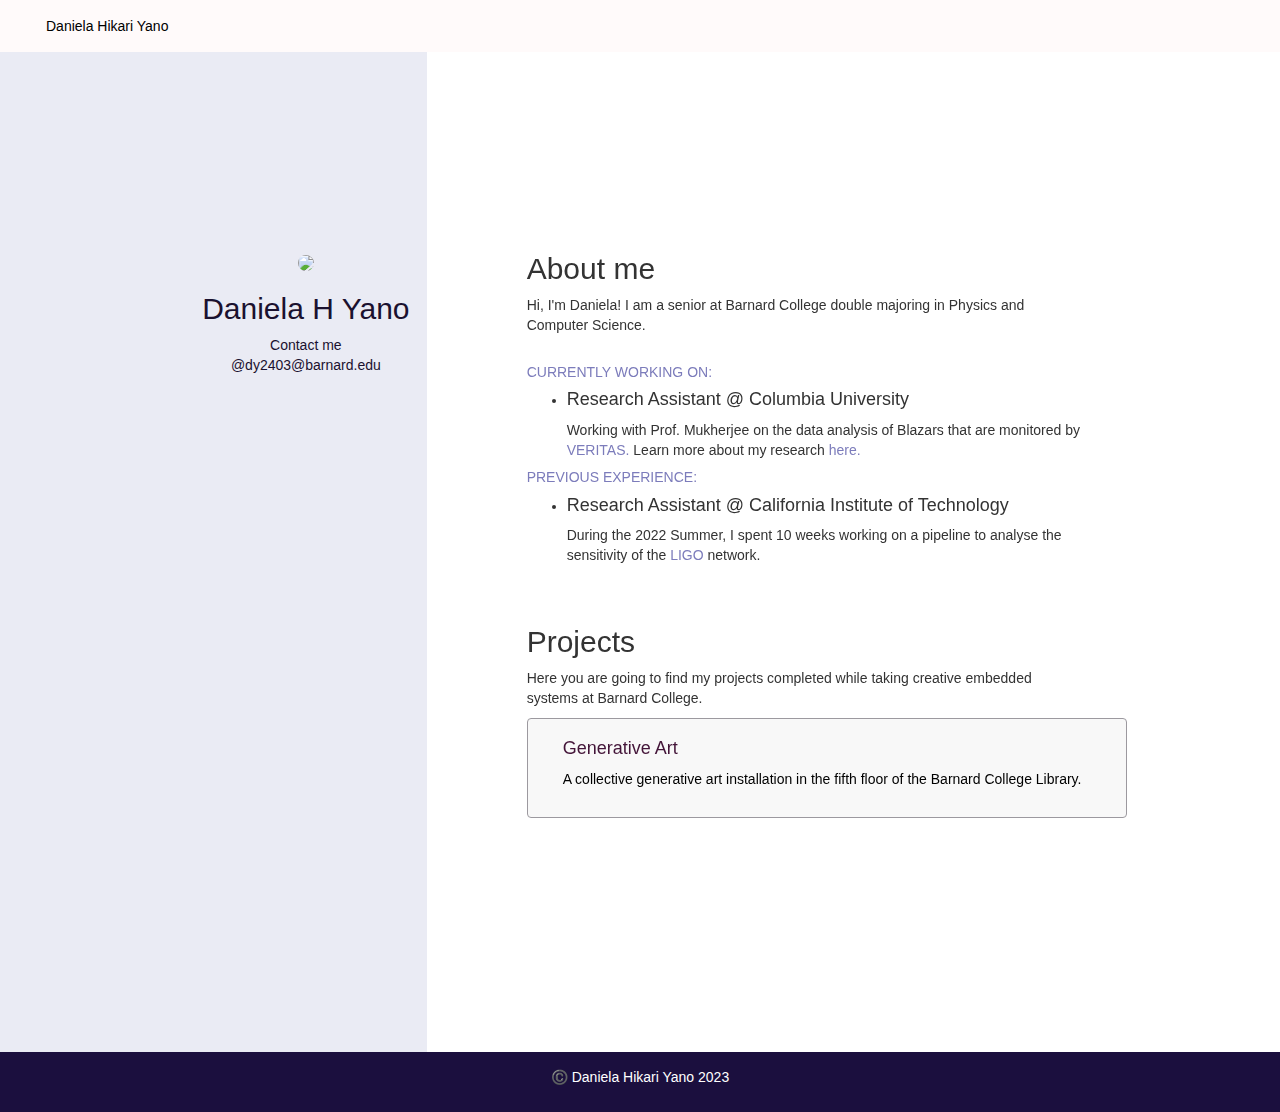
==== index.html @ c5004fb1 "added some padding and other features" ====
<!DOCTYPE html>
<html lang="en">
<head>
  <title>Daniela Hikari Yano</title>
  <meta charset="utf-8">
  <meta name="viewport" content="width=device-width, initial-scale=1">
  <link rel="stylesheet" href="https://maxcdn.bootstrapcdn.com/bootstrap/3.4.1/css/bootstrap.min.css">
  <script src="https://ajax.googleapis.com/ajax/libs/jquery/3.6.1/jquery.min.js"></script>
  <script src="https://maxcdn.bootstrapcdn.com/bootstrap/3.4.1/js/bootstrap.min.js"></script>
  <link rel="stylesheet" href="main.css">
</head>
<body>

<nav class="navbar navbar-custom">
  <div class="container-fluid">
    <div class="navbar-header">
      <button type="button" class="navbar-toggle" data-toggle="collapse" data-target="#myNavbar">
        <span class="icon-bar"></span>
        <span class="icon-bar"></span>
        <span class="icon-bar"></span>                        
      </button>
    </div>
    <div class="collapse navbar-collapse" id="myNavbar">
      <ul class="nav navbar-nav navbar-lef">
        <li class="active"><a  style="color:black" href="./index.html">Daniela Hikari Yano</a></li>
        <!-- <li><a style="color:black" href="./projects.html">Projects</a></li> -->
      </ul>
      <ul class="nav navbar-nav navbar-left">
      </ul>
    </div>
  </div>
</nav>
  
<div class="container-fluid text-center">    
  <div class="row content">
    <div class="col-sm-4  sidenav">
        <img src="headshot.png" class="img-circle" style="width:50%">
        <h2>Daniela H Yano</h2>
        <p>Contact me @dy2403@barnard.edu</p>
    </div>
    <div class="col-sm-8 rblock"> 
      <h2>About me</h2>
      <p style="padding-bottom: 20px ;">Hi, I'm Daniela! I am a senior at Barnard College double majoring in Physics and Computer Science. </p>
      <h5 class="pos2">Currently working on:</h5>
      <ul>
        <li><h4>Research Assistant @ Columbia University</h4>
            Working with Prof. Mukherjee on the data analysis of 
            Blazars that are monitored by
            <a class="linkcolor" href="https://veritas.astro.columbia.edu">VERITAS.</a>
            Learn more about my research 
            <a class="linkcolor"  href="https://barnard.edu/news/physics-major-daniela-hikari-yano-23">here.</a></li>
          </ul>
      <h5 class="pos2">Previous experience:</h5>
      <ul>
        <li><h4>Research Assistant @ California Institute of Technology</h4>
            During the 2022 Summer, I spent 10 weeks working on a pipeline to analyse the sensitivity of the <a class="linkcolor" href="https://www.ligo.caltech.edu/">LIGO</a> network.
      </ul>
      <h2 style="padding-top:40px">Projects</h2>
      <p> Here you are going to find my projects completed while taking creative embedded systems at Barnard College.</p>
      <a  href="./generative_art.html" class="btn btn-info" role="button" 
          style="height:100px; width:600px; text-align: left; background-color:rgb(248, 248, 248);border-color: rgb(156, 153, 159); color: black; padding-top:10px; padding-left: 35px;">
        <h4 style="color:rgb(67, 20, 56)">Generative Art</h4>
        <p>
          A collective generative art installation in the fifth floor of the Barnard College Library.
        </p>
      </a>

            </button>
    </div>
  </div>
</div>

<footer class="container-fluid text-center">
  <p>©️ Daniela Hikari Yano 2023</p>
</footer>

</body>
</html>
---- main.css ----
/* Remove the navbar's default margin-bottom and rounded borders */ 
.navbar {
    margin-bottom: 0;
    border-radius: 0;
  }
  
/* Set height of the grid so .sidenav can be 100% (adjust as needed) */
.row.content {height: 1000px}
  
/* Set background color and 100% height */
.sidenav {
    position: sticky;
    bottom: 0;
    left: 0;
    padding-top: 200px;
    padding-left: 200px;
    background-color: rgb(234, 235, 244);
    color: #1b112f;
    height: 100%;
}
  
/* Set background color, text and some padding */
footer {
    background-color: #1b0f3e;
    color: white;
    padding: 15px;
}
.navbar-custom {
    background-color: rgb(255, 250, 250);
}
.navbar-custom  .navbar-text{
    color: #0c0627;
}
.pos1{
    font-family: Georgia, serif;
}
.pos2{
    font-family: Verdana, sans-serif;
    text-transform: uppercase;
    color: rgb(124, 124, 187);
}
.linkcolor{
    color: rgb(124, 124, 187);
}

.rblock{
    text-align: left;
    padding-top: 180px;
    padding-left: 100px;
    padding-right: 200px;

}
/* On small screens, set height to 'auto' for sidenav and grid */
@media screen and (max-width: 767px) {
.sidenav {
    height: auto;
    padding: 15px;
}
.row.content {height:auto;}
    
}

.btn-linkedin {
  background: #0E76A8;
  border-radius: 5px;
  color: #fff;
  border-width: 1px;
  border-style: solid;
  border-color: #084461;
}
.btn-linkedin:link, .btn-linkedin:visited {
  color: #fff;
}
.btn-linkedin:active, .btn-linkedin:hover {
  background: #084461;
  color: #fff;
}

.box-projects{
    height:100px; 
    width:600px; 
    text-align: 
    left; background-color:rgb(248, 248, 248);
    border-color: rgb(156, 153, 159);
    color: black
}
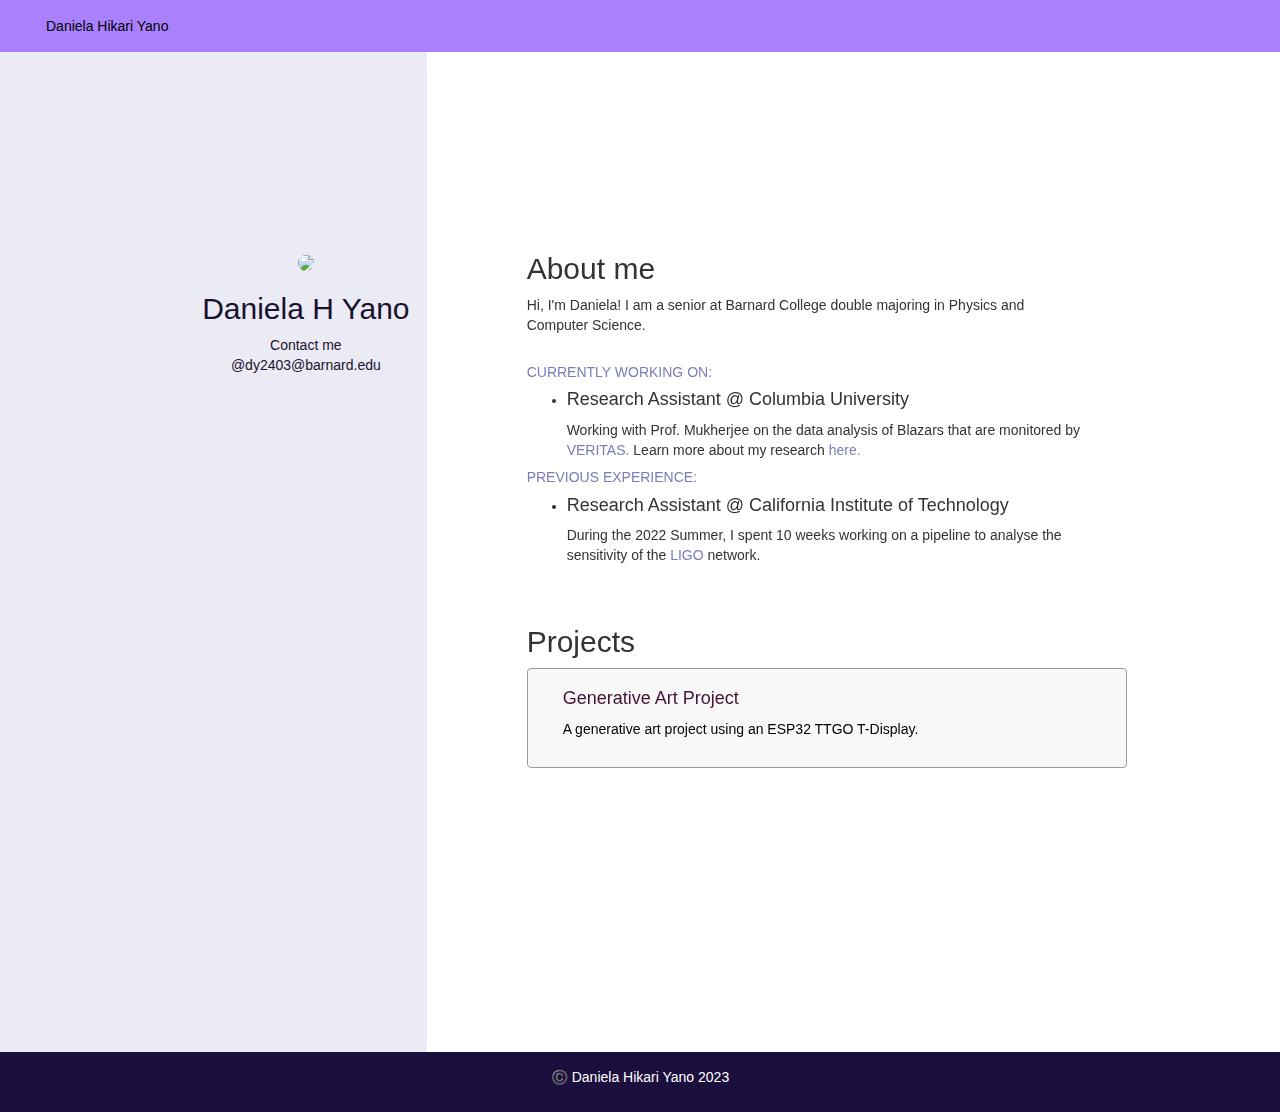
==== commit d0e5a0a3: "changed index page description of project" ====
--- a/index.html
+++ b/index.html
@@ -56,12 +56,11 @@
             During the 2022 Summer, I spent 10 weeks working on a pipeline to analyse the sensitivity of the <a class="linkcolor" href="https://www.ligo.caltech.edu/">LIGO</a> network.
       </ul>
       <h2 style="padding-top:40px">Projects</h2>
-      <p> Here you are going to find my projects completed while taking creative embedded systems at Barnard College.</p>
       <a  href="./generative_art.html" class="btn btn-info" role="button" 
           style="height:100px; width:600px; text-align: left; background-color:rgb(248, 248, 248);border-color: rgb(156, 153, 159); color: black; padding-top:10px; padding-left: 35px;">
-        <h4 style="color:rgb(67, 20, 56)">Generative Art</h4>
+        <h4 style="color:rgb(67, 20, 56)">Generative Art Project</h4>
         <p>
-          A collective generative art installation in the fifth floor of the Barnard College Library.
+          A generative art project using an ESP32 TTGO T-Display.
         </p>
       </a>
 
--- a/main.css
+++ b/main.css
@@ -26,7 +26,7 @@
     padding: 15px;
 }
 .navbar-custom {
-    background-color: rgb(255, 250, 250);
+    background-color: rgb(169, 129, 255);
 }
 .navbar-custom  .navbar-text{
     color: #0c0627;
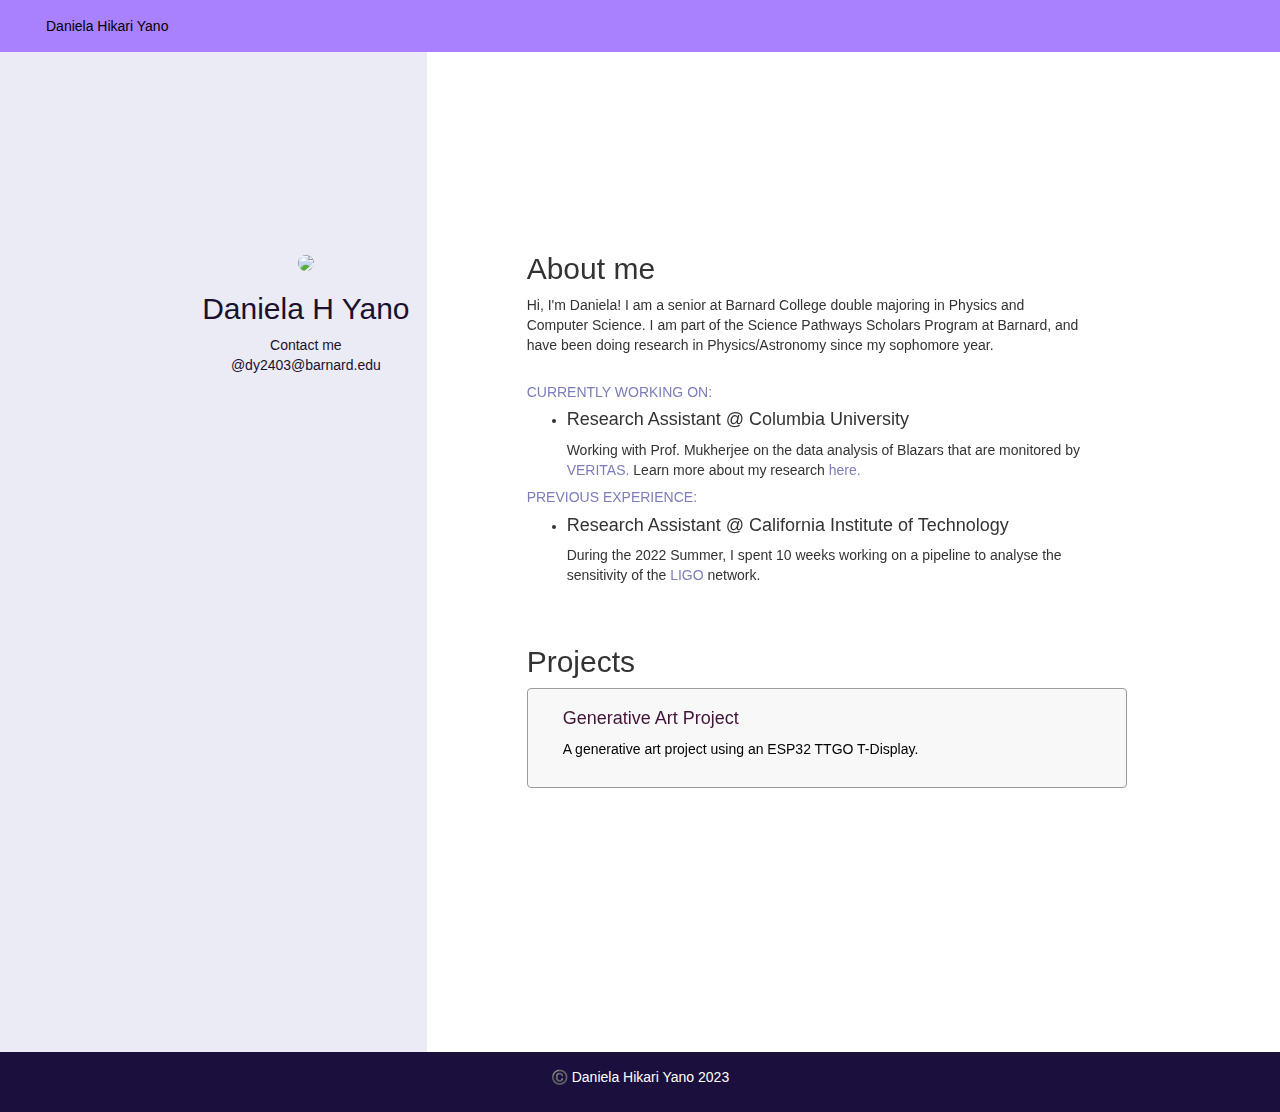
==== commit 8c5e20af: "changed index page" ====
--- a/index.html
+++ b/index.html
@@ -40,7 +40,10 @@
     </div>
     <div class="col-sm-8 rblock"> 
       <h2>About me</h2>
-      <p style="padding-bottom: 20px ;">Hi, I'm Daniela! I am a senior at Barnard College double majoring in Physics and Computer Science. </p>
+      <p style="padding-bottom: 20px ;">Hi, I'm Daniela! I am a senior at Barnard College double majoring in Physics and Computer Science.
+      I am part of the Science Pathways Scholars Program at Barnard, and have been doing research in Physics/Astronomy since my sophomore year.
+      
+      </p>
       <h5 class="pos2">Currently working on:</h5>
       <ul>
         <li><h4>Research Assistant @ Columbia University</h4>
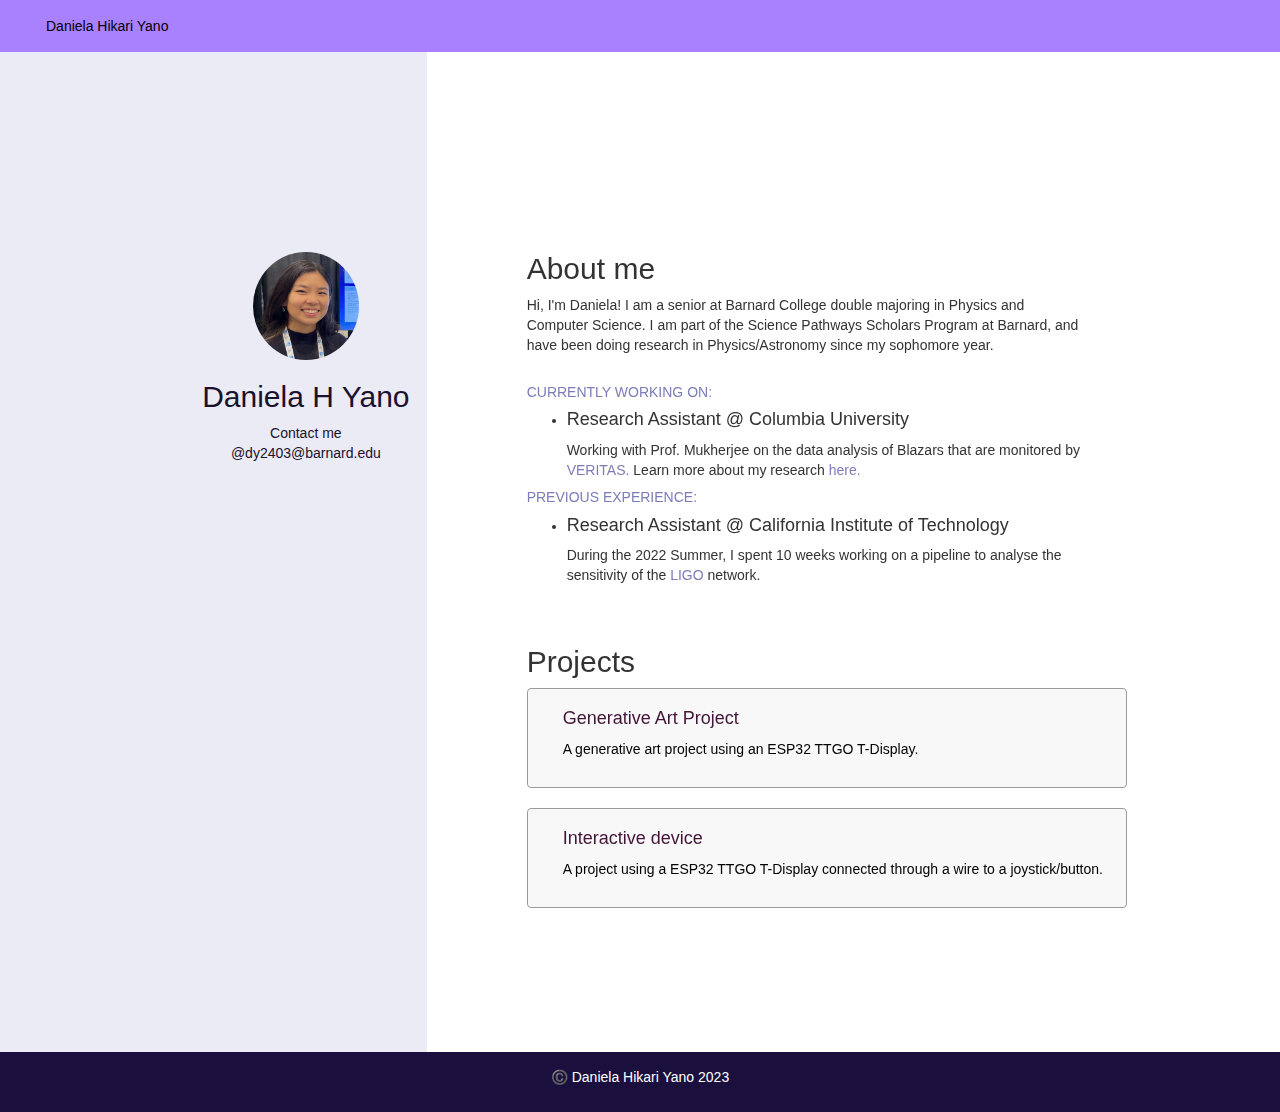
==== commit ab2f7e98: "new page: module 2" ====
--- a/index.html
+++ b/index.html
@@ -34,7 +34,7 @@
 <div class="container-fluid text-center">    
   <div class="row content">
     <div class="col-sm-4  sidenav">
-        <img src="headshot.png" class="img-circle" style="width:50%">
+        <img src="./pictures/headshot.png" class="img-circle" style="width:50%">
         <h2>Daniela H Yano</h2>
         <p>Contact me @dy2403@barnard.edu</p>
     </div>
@@ -59,15 +59,22 @@
             During the 2022 Summer, I spent 10 weeks working on a pipeline to analyse the sensitivity of the <a class="linkcolor" href="https://www.ligo.caltech.edu/">LIGO</a> network.
       </ul>
       <h2 style="padding-top:40px">Projects</h2>
-      <a  href="./generative_art.html" class="btn btn-info" role="button" 
+        <a  href="./generative_art.html" class="btn btn-info" role="button" 
           style="height:100px; width:600px; text-align: left; background-color:rgb(248, 248, 248);border-color: rgb(156, 153, 159); color: black; padding-top:10px; padding-left: 35px;">
-        <h4 style="color:rgb(67, 20, 56)">Generative Art Project</h4>
-        <p>
-          A generative art project using an ESP32 TTGO T-Display.
-        </p>
-      </a>
-
-            </button>
+            <h4 style="color:rgb(67, 20, 56)">Generative Art Project</h4>
+            <p>
+              A generative art project using an ESP32 TTGO T-Display.
+            </p>
+        </a></button>
+        <br>
+        <br>
+        <a  href="./module_2.html" class="btn btn-info" role="button" 
+          style="height:100px; width:600px; text-align: left; background-color:rgb(248, 248, 248);border-color: rgb(156, 153, 159); color: black; padding-top:10px; padding-left: 35px;">
+            <h4 style="color:rgb(67, 20, 56)">Interactive device</h4>
+            <p>
+              A project using a ESP32 TTGO T-Display connected through a wire to a joystick/button.
+            </p>
+        </a></button>
     </div>
   </div>
 </div>
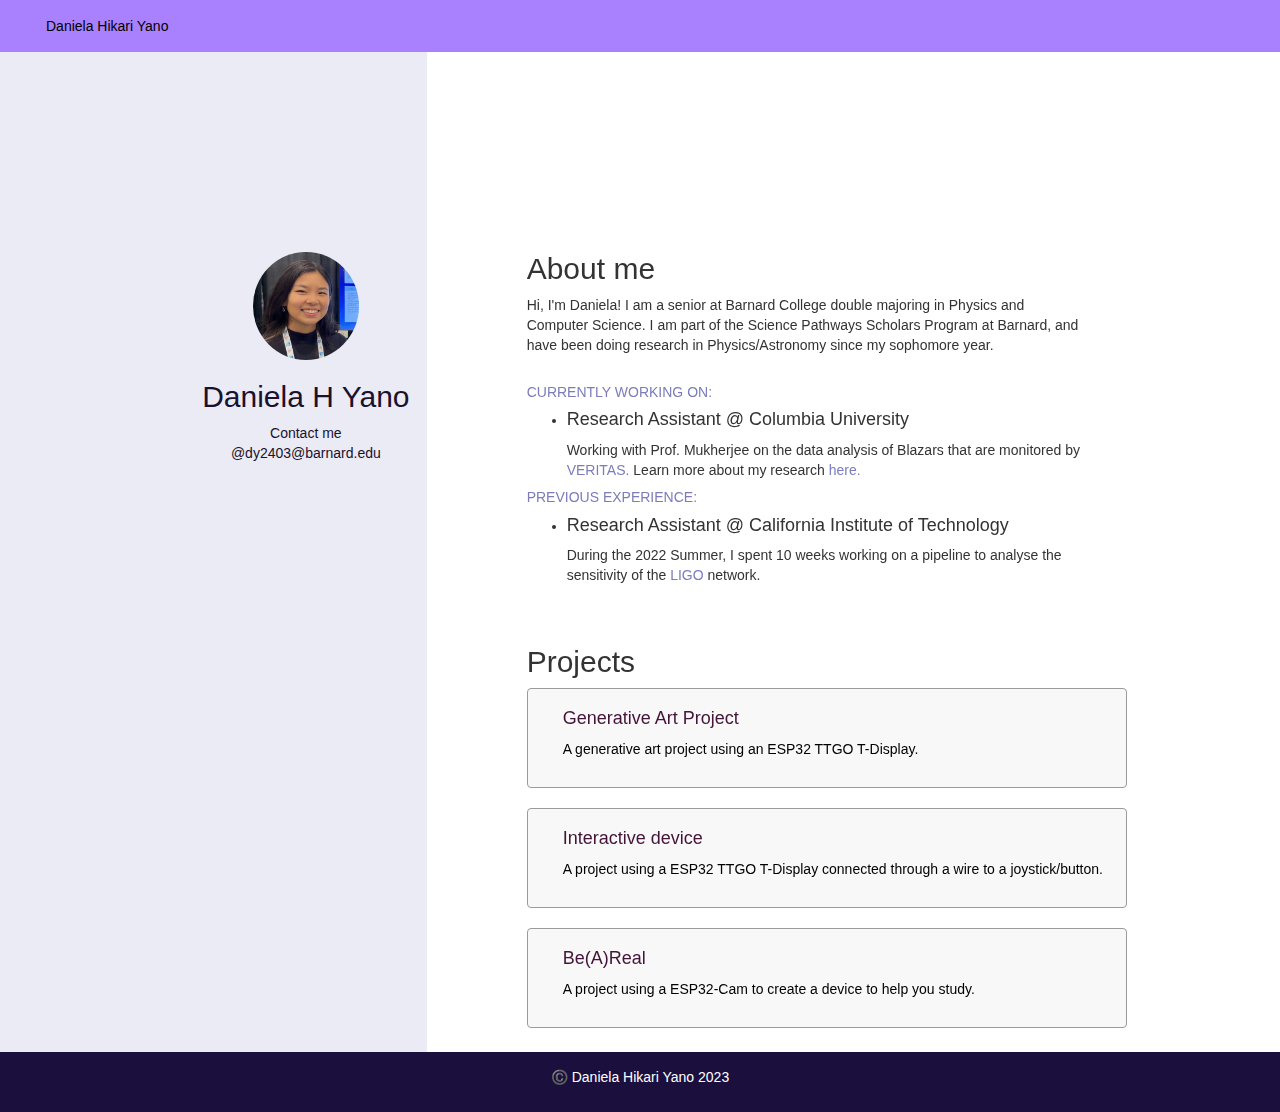
==== commit cef73cf3: "added work on project" ====
--- a/index.html
+++ b/index.html
@@ -75,6 +75,15 @@
               A project using a ESP32 TTGO T-Display connected through a wire to a joystick/button.
             </p>
         </a></button>
+        <br>
+        <br>
+        <a  href="./module_3.html" class="btn btn-info" role="button" 
+          style="height:100px; width:600px; text-align: left; background-color:rgb(248, 248, 248);border-color: rgb(156, 153, 159); color: black; padding-top:10px; padding-left: 35px;">
+            <h4 style="color:rgb(67, 20, 56)">Be(A)Real</h4>
+            <p>
+              A project using a ESP32-Cam to create a device to help you study.
+            </p>
+        </a></button>
     </div>
   </div>
 </div>
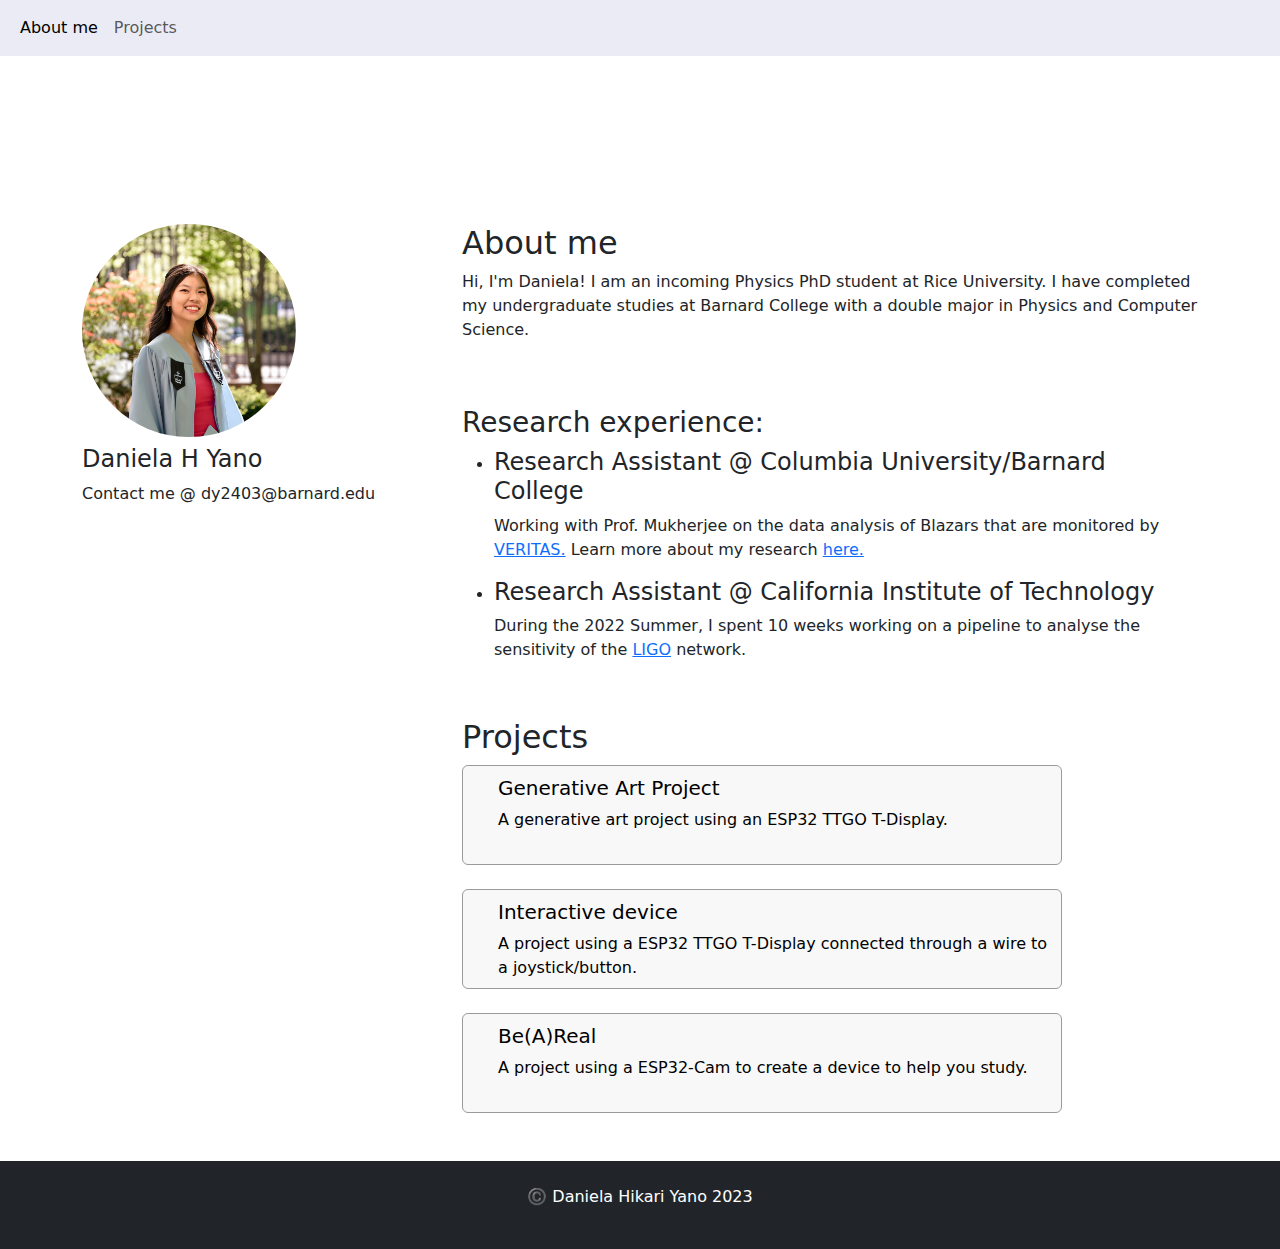
==== commit 6632756a: "changed to bootstrap" ====
--- a/index.html
+++ b/index.html
@@ -1,67 +1,76 @@
+
 <!DOCTYPE html>
 <html lang="en">
 <head>
-  <title>Daniela Hikari Yano</title>
+  <title>Home | Daniela Yano</title>
   <meta charset="utf-8">
   <meta name="viewport" content="width=device-width, initial-scale=1">
-  <link rel="stylesheet" href="https://maxcdn.bootstrapcdn.com/bootstrap/3.4.1/css/bootstrap.min.css">
-  <script src="https://ajax.googleapis.com/ajax/libs/jquery/3.6.1/jquery.min.js"></script>
-  <script src="https://maxcdn.bootstrapcdn.com/bootstrap/3.4.1/js/bootstrap.min.js"></script>
-  <link rel="stylesheet" href="main.css">
+  <link href="https://cdn.jsdelivr.net/npm/bootstrap@5.2.3/dist/css/bootstrap.min.css" rel="stylesheet">
+  <script src="https://cdn.jsdelivr.net/npm/bootstrap@5.2.3/dist/js/bootstrap.bundle.min.js"></script>
+  <style>
+  .fakeimg {
+    height: 200px;
+    background: #aaa;
+  }
+  </style>
 </head>
 <body>
 
-<nav class="navbar navbar-custom">
+<nav class="navbar sticky-top navbar-expand-sm text-dark" style="background-color: rgb(234, 235, 244)">
   <div class="container-fluid">
-    <div class="navbar-header">
-      <button type="button" class="navbar-toggle" data-toggle="collapse" data-target="#myNavbar">
-        <span class="icon-bar"></span>
-        <span class="icon-bar"></span>
-        <span class="icon-bar"></span>                        
-      </button>
-    </div>
-    <div class="collapse navbar-collapse" id="myNavbar">
-      <ul class="nav navbar-nav navbar-lef">
-        <li class="active"><a  style="color:black" href="./index.html">Daniela Hikari Yano</a></li>
-        <!-- <li><a style="color:black" href="./projects.html">Projects</a></li> -->
-      </ul>
-      <ul class="nav navbar-nav navbar-left">
-      </ul>
-    </div>
+    <ul class="navbar-nav">
+      <li class="nav-item">
+        <a class="nav-link active" href="#aboutme">About me</a>
+      </li>
+      <li class="nav-item">
+        <a class="nav-link" href="#projects">Projects</a>
+      </li>
+    </ul>
   </div>
 </nav>
-  
-<div class="container-fluid text-center">    
-  <div class="row content">
-    <div class="col-sm-4  sidenav">
-        <img src="./pictures/headshot.png" class="img-circle" style="width:50%">
-        <h2>Daniela H Yano</h2>
-        <p>Contact me @dy2403@barnard.edu</p>
+
+<div class="container mt-5">
+  <div class="row">
+    <div class="bg-purple col-sm-4">
+        <!-- <div class="d-flex justify-content-center"> -->
+            <br>
+            <br>
+            <br>
+            <br>
+            <br>
+            <img src="./pictures/dani.png" class="rounded-circle" alt="Cinque Terre" width="60%">
+            <h4 class="pt-2">Daniela H Yano</h4>
+            <p>Contact me @ dy2403@barnard.edu</p>
+        <!-- </div> -->
     </div>
-    <div class="col-sm-8 rblock"> 
-      <h2>About me</h2>
-      <p style="padding-bottom: 20px ;">Hi, I'm Daniela! I am a senior at Barnard College double majoring in Physics and Computer Science.
-      I am part of the Science Pathways Scholars Program at Barnard, and have been doing research in Physics/Astronomy since my sophomore year.
-      
+    <div class="bg-purple col-sm-8">
+        <br>
+        <br>
+        <br>
+        <br>
+        <br>
+      <h2 id="aboutme">About me</h2>
+      <p>Hi, I'm Daniela! I am an incoming Physics PhD student at Rice University. I have completed my undergraduate studies at Barnard College with a double major in Physics and Computer Science.
       </p>
-      <h5 class="pos2">Currently working on:</h5>
+      <br>
+        <br>
+      <h3 class="pos2"> Research experience:</h3>
       <ul>
-        <li><h4>Research Assistant @ Columbia University</h4>
+        <li><h4>Research Assistant @ Columbia University/Barnard College</h4>
             Working with Prof. Mukherjee on the data analysis of 
             Blazars that are monitored by
             <a class="linkcolor" href="https://veritas.astro.columbia.edu">VERITAS.</a>
             Learn more about my research 
             <a class="linkcolor"  href="https://barnard.edu/news/physics-major-daniela-hikari-yano-23">here.</a></li>
           </ul>
-      <h5 class="pos2">Previous experience:</h5>
       <ul>
         <li><h4>Research Assistant @ California Institute of Technology</h4>
             During the 2022 Summer, I spent 10 weeks working on a pipeline to analyse the sensitivity of the <a class="linkcolor" href="https://www.ligo.caltech.edu/">LIGO</a> network.
       </ul>
-      <h2 style="padding-top:40px">Projects</h2>
+      <h2 style="padding-top:40px" id="projects">Projects</h2>
         <a  href="./generative_art.html" class="btn btn-info" role="button" 
           style="height:100px; width:600px; text-align: left; background-color:rgb(248, 248, 248);border-color: rgb(156, 153, 159); color: black; padding-top:10px; padding-left: 35px;">
-            <h4 style="color:rgb(67, 20, 56)">Generative Art Project</h4>
+            <h5>Generative Art Project</h5>
             <p>
               A generative art project using an ESP32 TTGO T-Display.
             </p>
@@ -70,7 +79,7 @@
         <br>
         <a  href="./module_2.html" class="btn btn-info" role="button" 
           style="height:100px; width:600px; text-align: left; background-color:rgb(248, 248, 248);border-color: rgb(156, 153, 159); color: black; padding-top:10px; padding-left: 35px;">
-            <h4 style="color:rgb(67, 20, 56)">Interactive device</h4>
+            <h5>Interactive device</h5>
             <p>
               A project using a ESP32 TTGO T-Display connected through a wire to a joystick/button.
             </p>
@@ -79,7 +88,7 @@
         <br>
         <a  href="./module_3.html" class="btn btn-info" role="button" 
           style="height:100px; width:600px; text-align: left; background-color:rgb(248, 248, 248);border-color: rgb(156, 153, 159); color: black; padding-top:10px; padding-left: 35px;">
-            <h4 style="color:rgb(67, 20, 56)">Be(A)Real</h4>
+            <h5>Be(A)Real</h5>
             <p>
               A project using a ESP32-Cam to create a device to help you study.
             </p>
@@ -88,9 +97,9 @@
   </div>
 </div>
 
-<footer class="container-fluid text-center">
+<div class="mt-5 p-4 bg-dark text-white text-center">
   <p>©️ Daniela Hikari Yano 2023</p>
-</footer>
+</div>
 
 </body>
-</html>+</html>
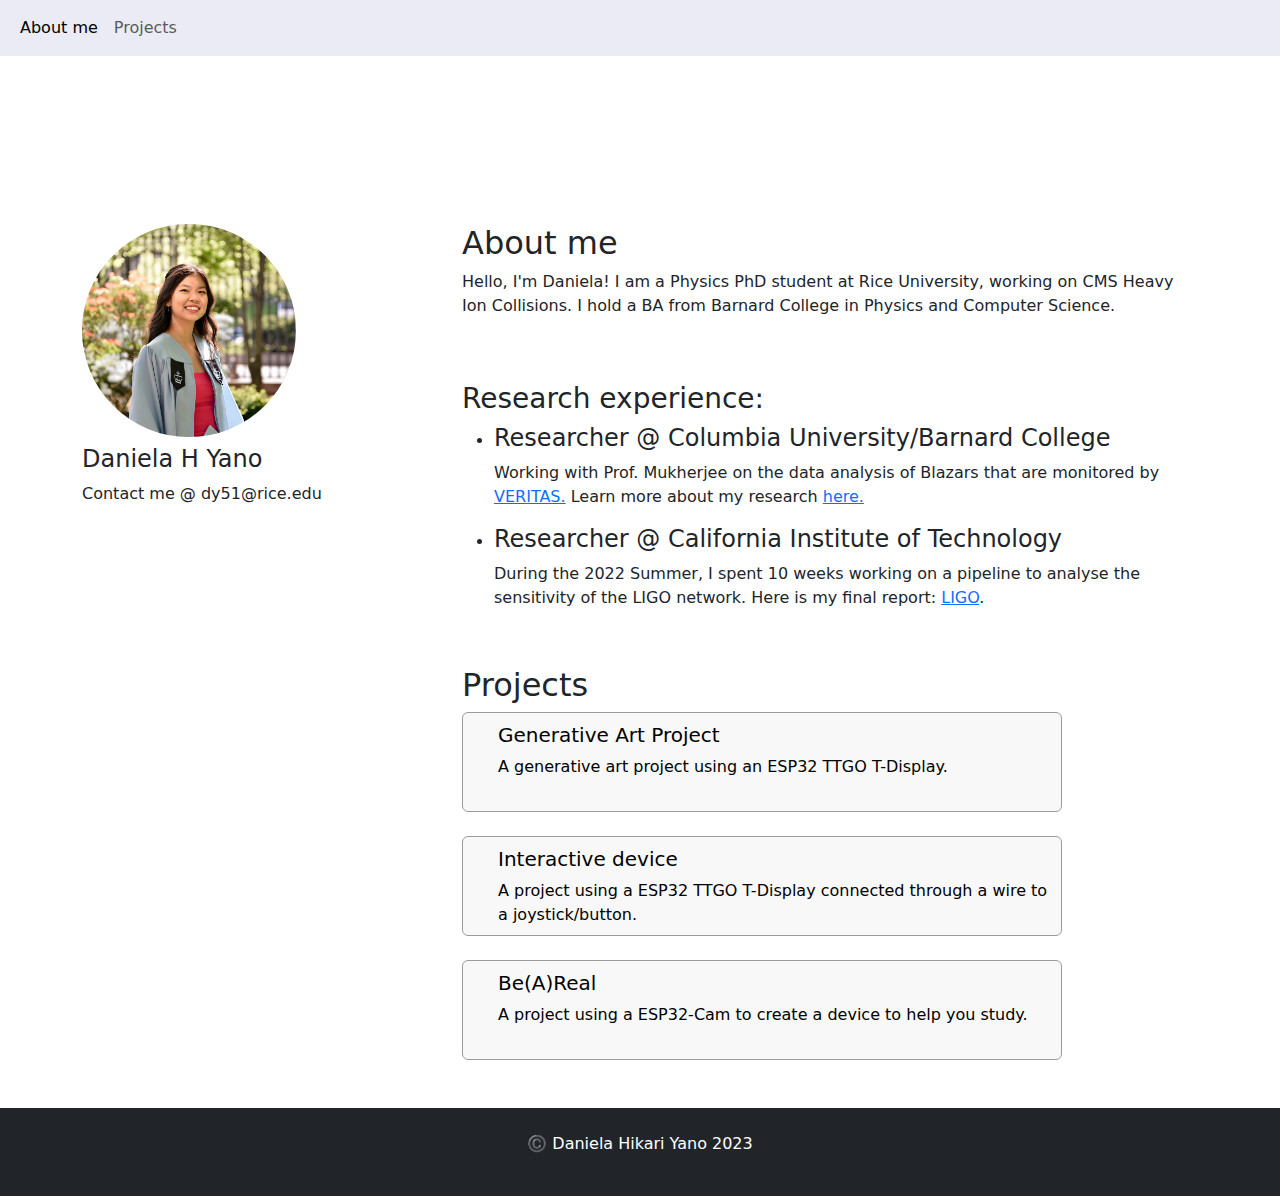
==== commit 688ea4e4: "updates 2024" ====
--- a/index.html
+++ b/index.html
@@ -40,7 +40,7 @@
             <br>
             <img src="./pictures/dani.png" class="rounded-circle" alt="Cinque Terre" width="60%">
             <h4 class="pt-2">Daniela H Yano</h4>
-            <p>Contact me @ dy2403@barnard.edu</p>
+            <p>Contact me @ dy51@rice.edu</p>
         <!-- </div> -->
     </div>
     <div class="bg-purple col-sm-8">
@@ -50,13 +50,14 @@
         <br>
         <br>
       <h2 id="aboutme">About me</h2>
-      <p>Hi, I'm Daniela! I am an incoming Physics PhD student at Rice University. I have completed my undergraduate studies at Barnard College with a double major in Physics and Computer Science.
+      <p>Hello, I'm Daniela! I am a Physics PhD student at Rice University, working on CMS Heavy Ion Collisions. 
+        I hold a BA from Barnard College in Physics and Computer Science. 
       </p>
       <br>
         <br>
       <h3 class="pos2"> Research experience:</h3>
       <ul>
-        <li><h4>Research Assistant @ Columbia University/Barnard College</h4>
+        <li><h4>Researcher @ Columbia University/Barnard College</h4>
             Working with Prof. Mukherjee on the data analysis of 
             Blazars that are monitored by
             <a class="linkcolor" href="https://veritas.astro.columbia.edu">VERITAS.</a>
@@ -64,8 +65,9 @@
             <a class="linkcolor"  href="https://barnard.edu/news/physics-major-daniela-hikari-yano-23">here.</a></li>
           </ul>
       <ul>
-        <li><h4>Research Assistant @ California Institute of Technology</h4>
-            During the 2022 Summer, I spent 10 weeks working on a pipeline to analyse the sensitivity of the <a class="linkcolor" href="https://www.ligo.caltech.edu/">LIGO</a> network.
+        <li><h4>Researcher @ California Institute of Technology</h4>
+            During the 2022 Summer, I spent 10 weeks working on a pipeline to analyse the sensitivity of the LIGO network. 
+            Here is my final report: <a class="linkcolor" href="https://dcc.ligo.org/public/0183/T2200251/001/Yano_Daniela_final_report.pdf">LIGO</a>.
       </ul>
       <h2 style="padding-top:40px" id="projects">Projects</h2>
         <a  href="./generative_art.html" class="btn btn-info" role="button" 
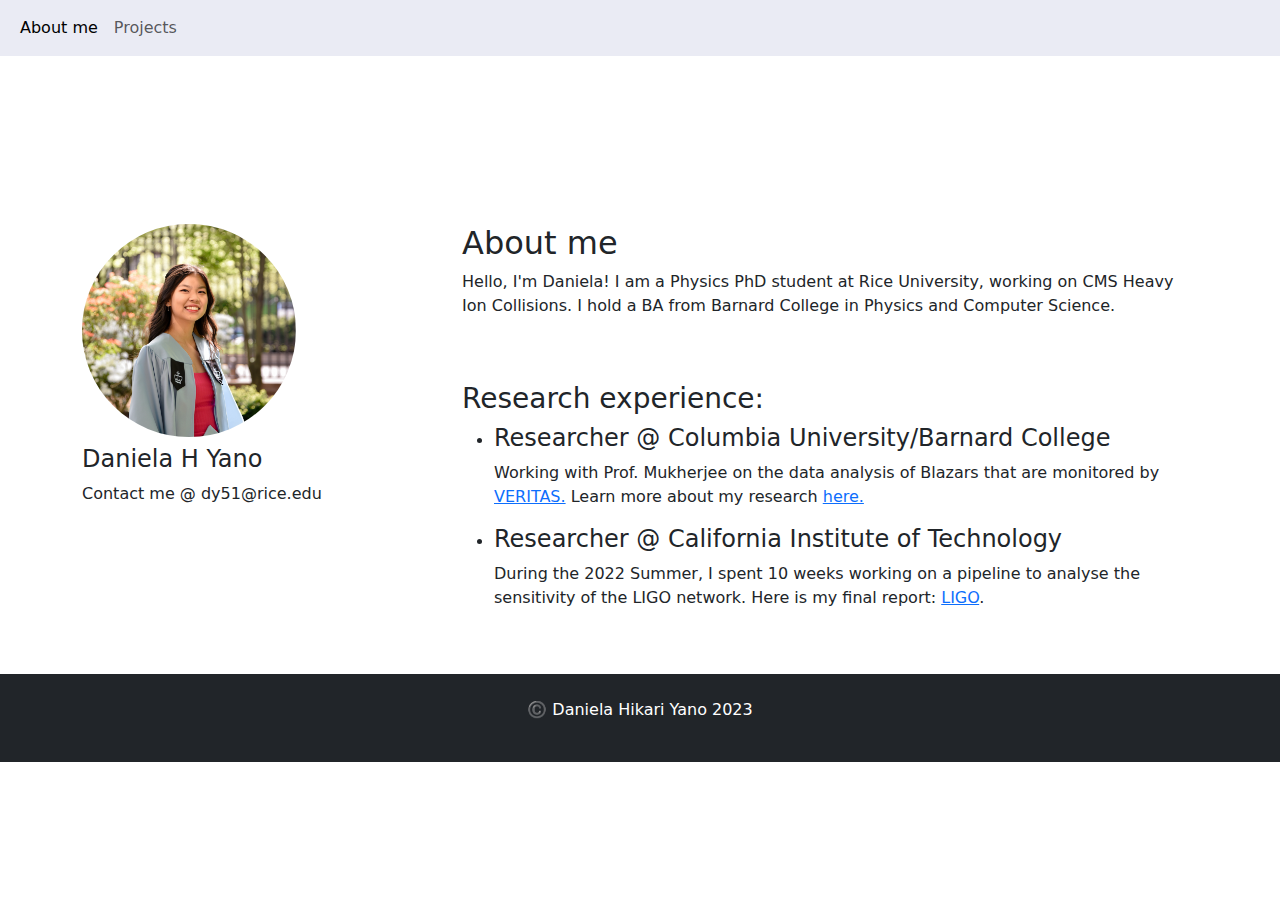
==== commit 2b6bd735: "updates 2024/take projects" ====
--- a/index.html
+++ b/index.html
@@ -69,7 +69,7 @@
             During the 2022 Summer, I spent 10 weeks working on a pipeline to analyse the sensitivity of the LIGO network. 
             Here is my final report: <a class="linkcolor" href="https://dcc.ligo.org/public/0183/T2200251/001/Yano_Daniela_final_report.pdf">LIGO</a>.
       </ul>
-      <h2 style="padding-top:40px" id="projects">Projects</h2>
+      <!-- <h2 style="padding-top:40px" id="projects">Projects</h2>
         <a  href="./generative_art.html" class="btn btn-info" role="button" 
           style="height:100px; width:600px; text-align: left; background-color:rgb(248, 248, 248);border-color: rgb(156, 153, 159); color: black; padding-top:10px; padding-left: 35px;">
             <h5>Generative Art Project</h5>
@@ -94,7 +94,7 @@
             <p>
               A project using a ESP32-Cam to create a device to help you study.
             </p>
-        </a></button>
+        </a></button> -->
     </div>
   </div>
 </div>
